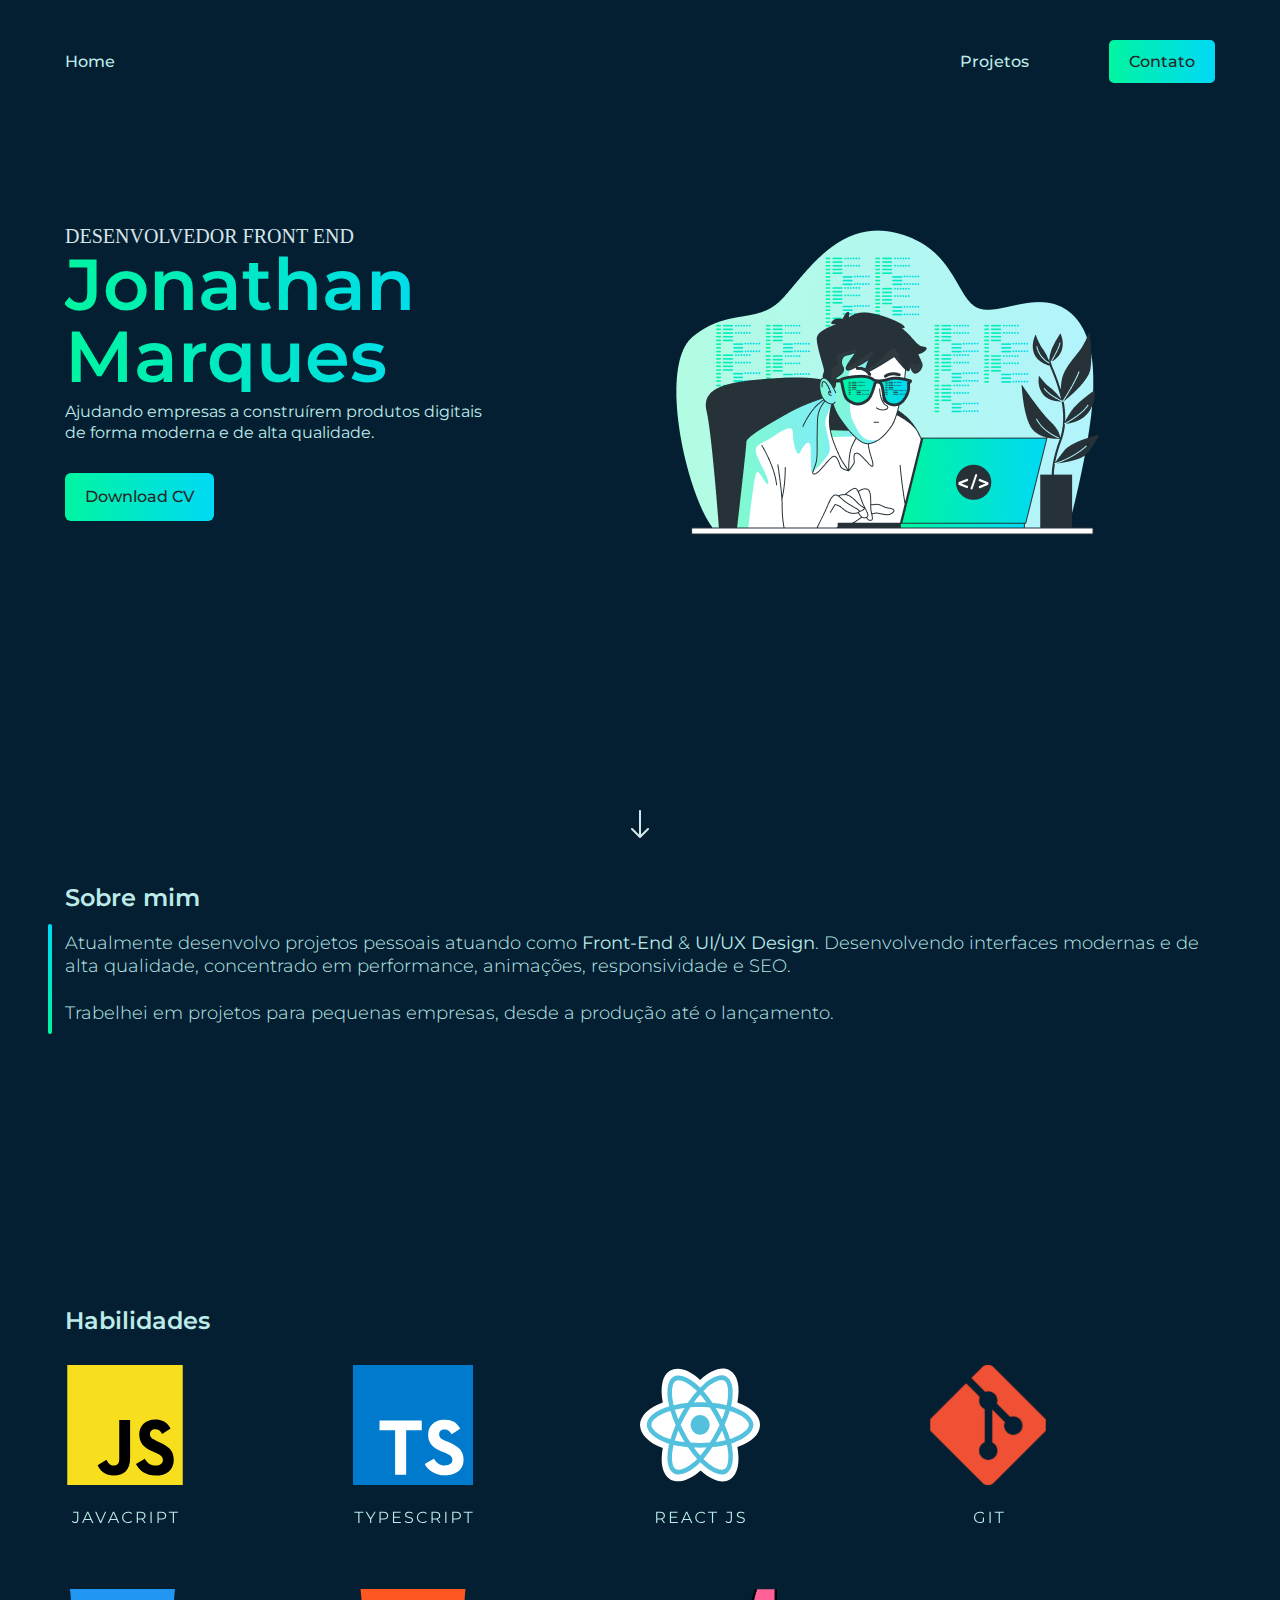
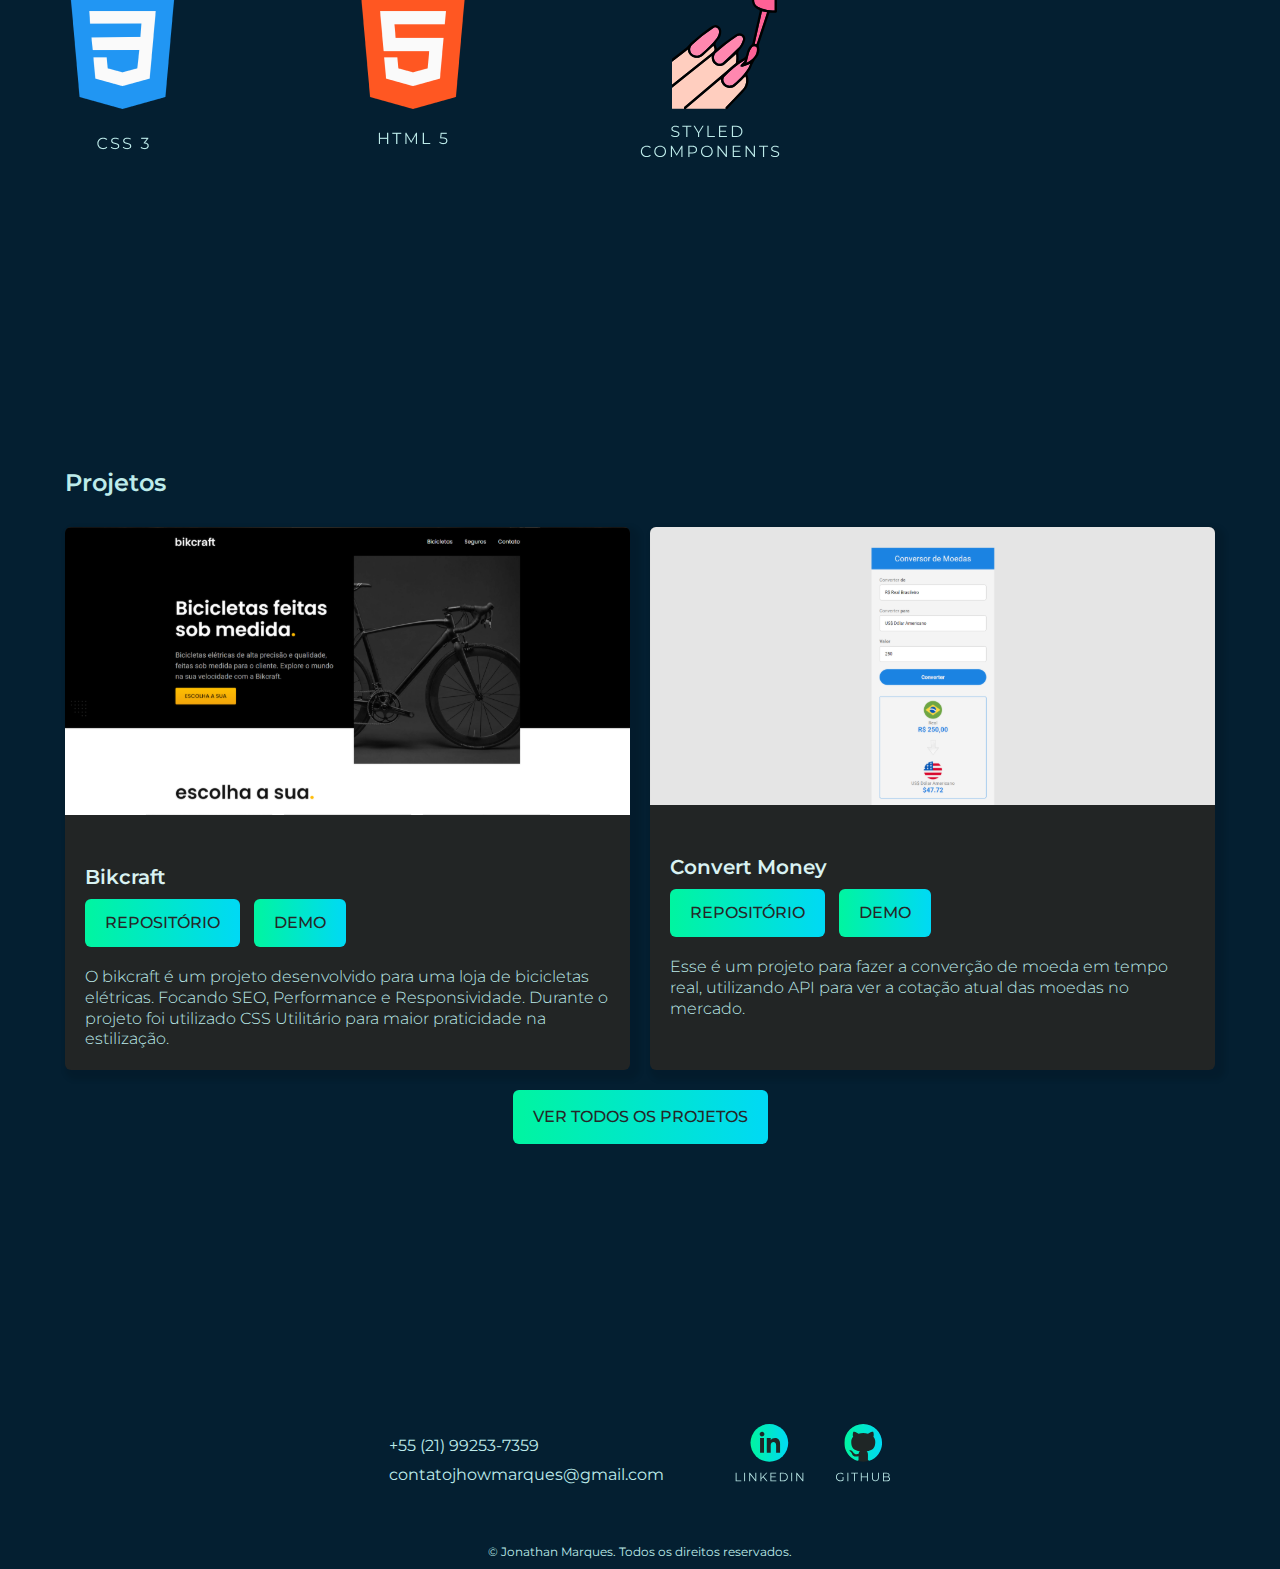
==== index.html @ a501295e "removendo button" ====
<!DOCTYPE html>
<html lang="pt-br">

<head>
  <meta charset="UTF-8">
  <meta name="viewport" content="width=device-width, initial-scale=1.0">
  <title>Portfólio | Jonathan Marques</title>
  <link rel="stylesheet" href="./css/style.css">

  <link rel="preconnect" href="https://fonts.googleapis.com">
  <link rel="preconnect" href="https://fonts.gstatic.com" crossorigin>
  <link href="https://fonts.googleapis.com/css2?family=Montserrat:wght@300;400;500;600&family=Nunito:ital,wght@0,400;0,700;1,400&family=Tinos&display=swap" rel="stylesheet">
</head>

<body>

  <header>
    <div class="header-container header">
      <nav class="header-menu" aria-label="primaria">
        <ul class="header-menu-item">
          <li><a href="#">Home</a></li>
        </ul>

        <ul class="header-menu-item header-menu-item2">
          <li><a href="#project">Projetos</a></li>
          <li><a id="button-header" class="button" href="./contato.html">Contato</a></li>
        </ul>
      </nav>
    </div>
  </header>

  <main class="introuction-bg">
    <div class="main-container main-content">
      <div class="main-info">
        <span>Desenvolvedor Front End</span>
        <h1>Jonathan Marques</h1>
        <p>Ajudando empresas a construírem produtos digitais de forma moderna e de alta qualidade.</p>
        <a class="button" href="Curriculo - Atual (2023).pdf" download target="_blank">Download CV</a>
      </div>

      <img src="./img/imagem-principal.png" alt="">
    </div>
  </main>

  <section class="aboutMe">
    <div class="about-container">
      <div class="about-item">
        <h2>Sobre mim</h2>
        <p>Atualmente desenvolvo projetos pessoais atuando como <strong>Front-End</strong> & <strong>UI/UX Design</strong>. Desenvolvendo interfaces modernas e de alta qualidade, concentrado em performance, animações, responsividade e SEO. <br><br> Trabelhei em projetos para pequenas empresas, desde a produção até o lançamento.
      </div>
    </div>
  </section>

  <section class="skills">
    <div class="skills-container skills-content">
      <h2>Habilidades</h2>
      <div class="skills-items">
        <span>
          <img src="./img/icones/javascript.svg" alt="JavaScript">
        </span>

        <span>
          <img src="./img/icones/typescript.svg" alt="TypeScript">
        </span>

        <span>
          <img src="./img/icones/react js.svg" alt="React">
        </span>

        <span>
          <img src="./img/icones/git.svg" alt="Git">
        </span>

        <span>
          <img src="./img/icones/css3.png" alt="Css3">
        </span>

        <span>
          <img src="./img/icones/html5.png" alt="Html5">
        </span>

        <span>
          <img src="./img/icones/styled-components.svg" alt="Styled Components">
        </span>
      </div>

    </div>
  </section>

  <section class="project">
    <div id="project" class="project-container">
      <div class="project-item">
        <h2>Projetos</h2>
        <div class="project-cards">
          <div class="project-infos">
            <img src="./img/bikcraft-projeto.svg" alt="Site bikcraft">
            <div class="project-infos-item">
              <h3>Bikcraft</h3>
              <a href="https://github.com/jhowzs/bikcraft" target="_blank" class="button">Repositório</a>
              <a href="https://bikcraft-portfolio.vercel.app/" target="_blank" class="button">Demo</a>
              <p>O bikcraft é um projeto desenvolvido para uma loja de bicicletas elétricas. Focando SEO, Performance e Responsividade. Durante o projeto foi utilizado CSS Utilitário para maior praticidade na estilização.</p>
            </div>
          </div>

          <div class="project-infos">
            <img src="./img/convert-money-project.svg" alt="Site conversor de moedas">
            <div class="project-infos-item">
              <h3>Convert Money</h3>
              <a href="https://github.com/jhowzs/Convert-money" target="_blank" class="button">Repositório</a>
              <a href="" class="button">Demo</a>
              <p>Esse é um projeto para fazer a converção de moeda em tempo real, utilizando API para ver a cotação atual das moedas no mercado.</p>
            </div>
          </div>
          <a class="projects-button button" href="./projetos.html">Ver todos os projetos</a>
        </div>
      </div>
    </div>
  </section>

  <footer class="footer">
    <div class="footer-container">
      <nav class="footer-menu">
        <ul class="footer-menu-item">
          <li><a href="">+55 (21) 99253-7359</a></li>
          <li><a href="mailto:contatojhowmarques@gmail.com">contatojhowmarques@gmail.com</a></li>
        </ul>

        <ul class="footer-menu-icon">
          <li>
            <a href="https://www.linkedin.com/in/jhowzs" target="_blank">
              <img src="./img/icones/linkedin.svg" alt="gmail">
            </a>
          </li>
          <li>
            <a href="https://github.com/jhowzs" target="_blank">
              <img src="./img/icones/github.svg" alt="gmail">
            </a>
          </li>
        </ul>
      </nav>
      <span>© Jonathan Marques. Todos os direitos reservados.</span>
    </div>
  </footer>

</body>

</html>
---- css/style.css ----
/* global settings */
@import "./global/global.css";

@import "./header.css";
@import "./footer.css";

/* Utilities */
@import "./utilidades/componentes.css";

/* Home Page */
@import "./introducao.css";
@import "./sobre.css";
@import "./projetos.css";
@import "./habilidades.css";

/* Contact Page */
@import "./contato/contato.css";

/* Projects Page */
@import "./projetos/paginaProjetos.css";
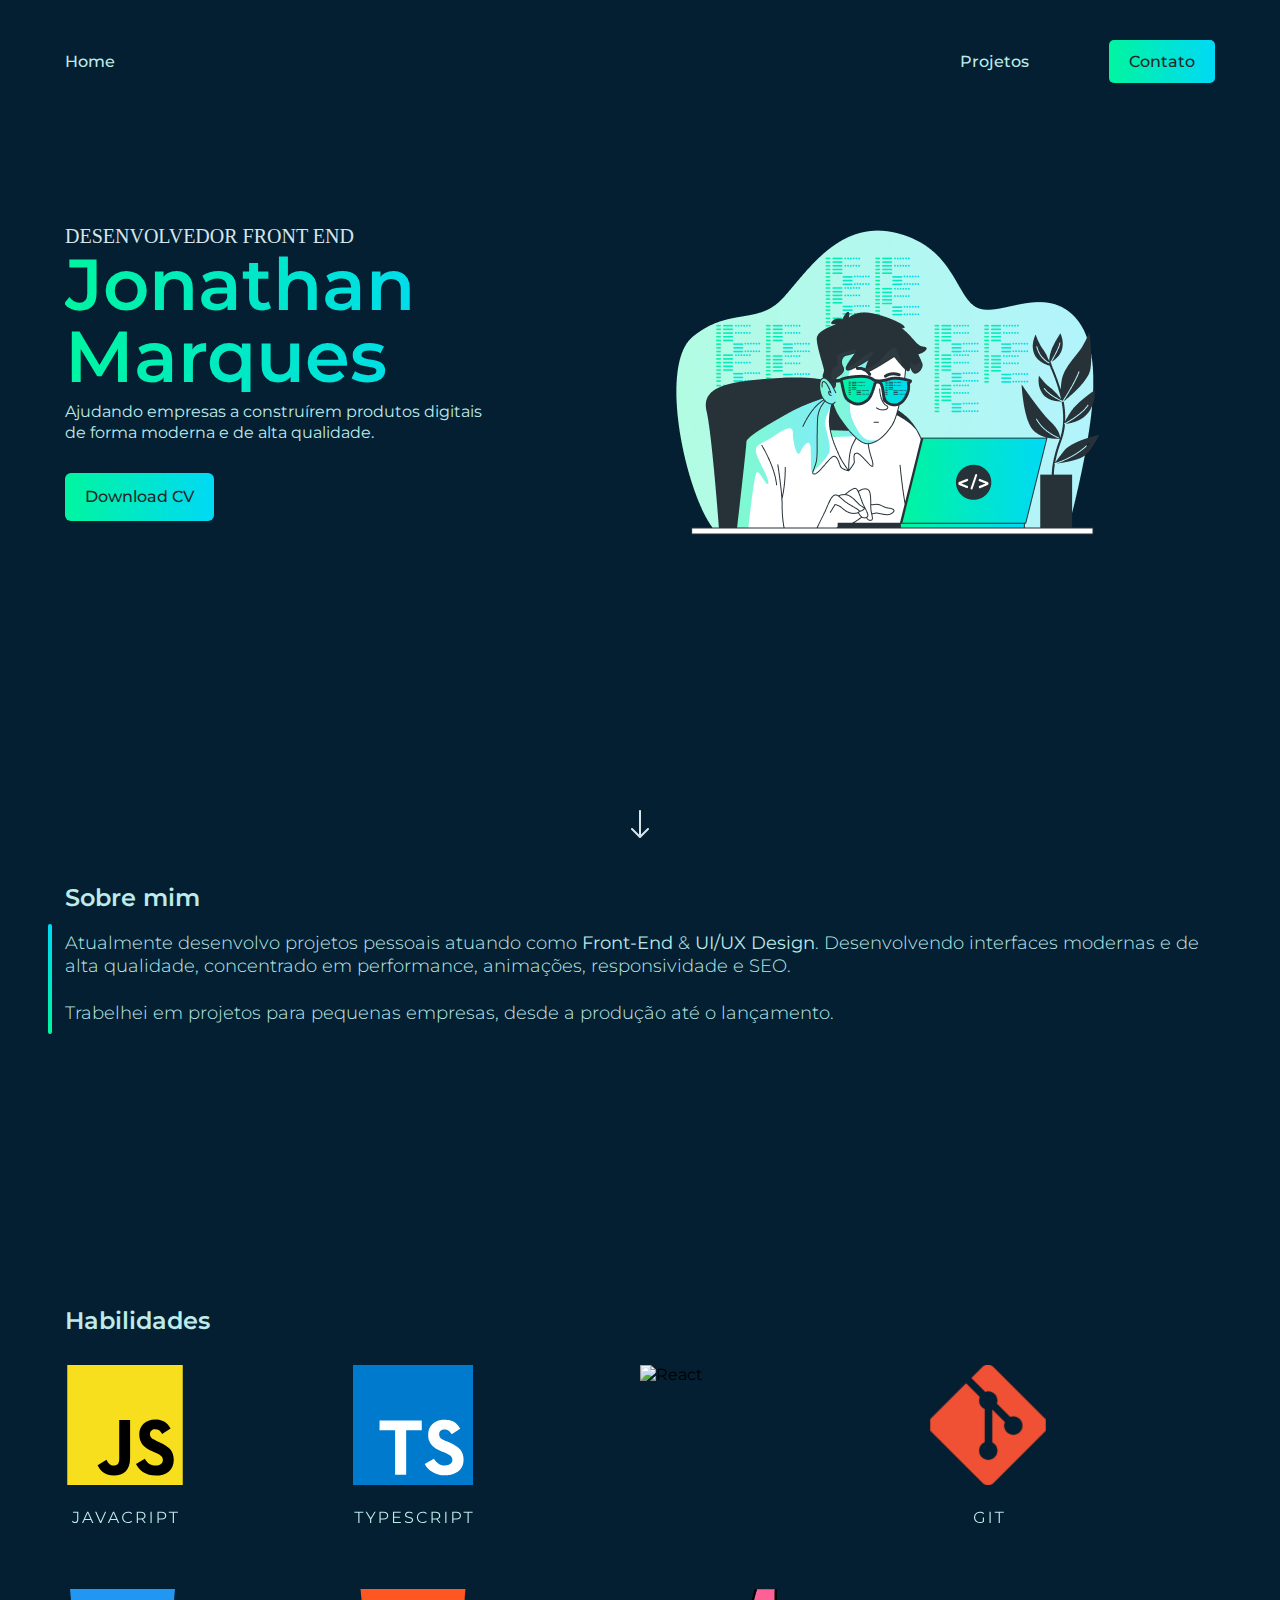
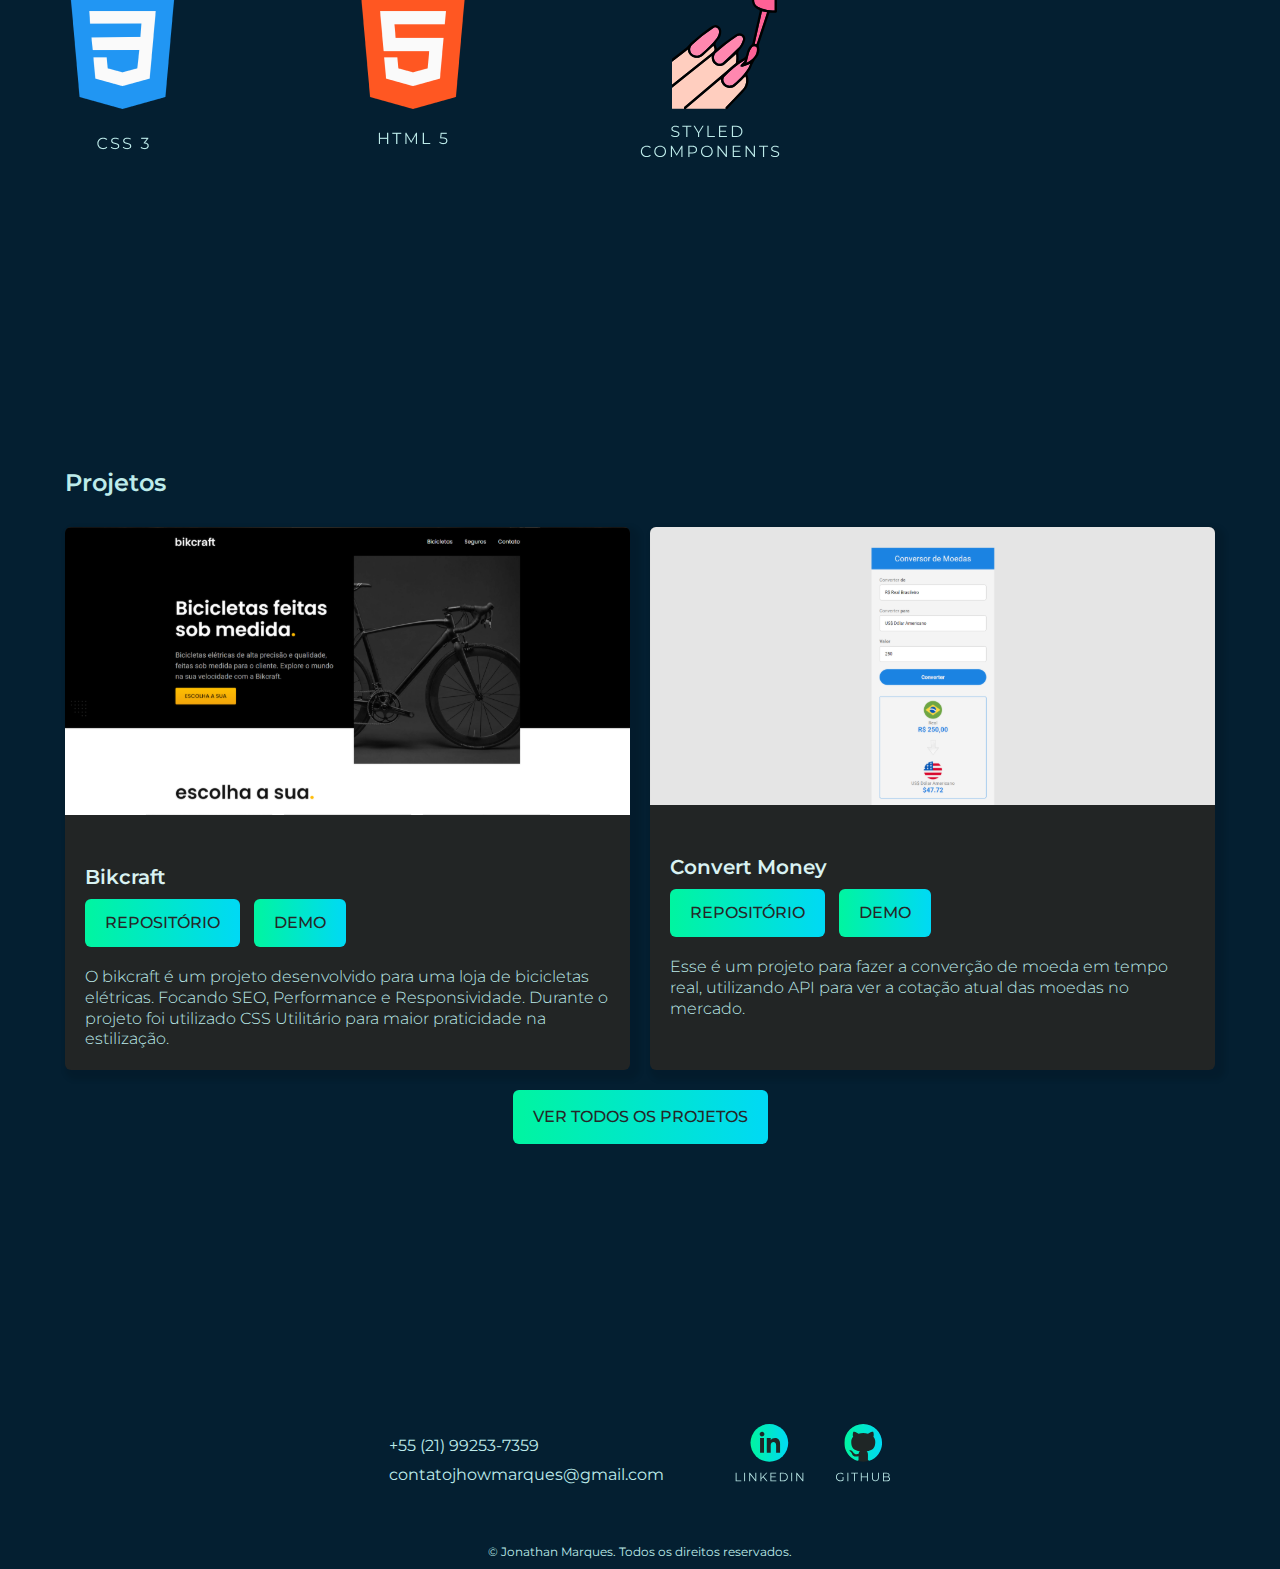
==== commit a0fabd82: "Definindo tamanho das img" ====
--- a/index.html
+++ b/index.html
@@ -4,6 +4,7 @@
 <head>
   <meta charset="UTF-8">
   <meta name="viewport" content="width=device-width, initial-scale=1.0">
+  <meta name="description" content="Ajudando empresas a construírem produtos digitais de forma moderna e de alta qualidade.">
   <title>Portfólio | Jonathan Marques</title>
   <link rel="stylesheet" href="./css/style.css">
 
@@ -38,7 +39,7 @@
         <a class="button" href="Curriculo - Atual (2023).pdf" download target="_blank">Download CV</a>
       </div>
 
-      <img src="./img/imagem-principal.png" alt="">
+      <img src="./img/imagem-principal.png" width="500" height="500" alt="">
     </div>
   </main>
 
@@ -56,31 +57,31 @@
       <h2>Habilidades</h2>
       <div class="skills-items">
         <span>
-          <img src="./img/icones/javascript.svg" alt="JavaScript">
+          <img src="./img/icones/javascript.svg" width="120" height="164" alt="JavaScript">
         </span>
 
         <span>
-          <img src="./img/icones/typescript.svg" alt="TypeScript">
+          <img src="./img/icones/typescript.svg" width="120" height="164" alt="TypeScript">
         </span>
 
         <span>
-          <img src="./img/icones/react js.svg" alt="React">
+          <img src="./img/icones/reactjs.svg" width="120" height="164" alt="React">
         </span>
 
         <span>
-          <img src="./img/icones/git.svg" alt="Git">
+          <img src="./img/icones/git.svg" width="120" height="164" alt="Git">
         </span>
 
         <span>
-          <img src="./img/icones/css3.png" alt="Css3">
+          <img src="./img/icones/css3.png" width="115" height="164" alt="Css3">
         </span>
 
         <span>
-          <img src="./img/icones/html5.png" alt="Html5">
+          <img src="./img/icones/html5.png" width="120" height="159" alt="Html5">
         </span>
 
         <span>
-          <img src="./img/icones/styled-components.svg" alt="Styled Components">
+          <img src="./img/icones/styled-components.svg" width="152" height="169" alt="Styled Components">
         </span>
       </div>
 
@@ -93,7 +94,7 @@
         <h2>Projetos</h2>
         <div class="project-cards">
           <div class="project-infos">
-            <img src="./img/bikcraft-projeto.svg" alt="Site bikcraft">
+            <img src="./img/bikcraft-projeto.svg" width="1902" height="971" alt="Site bikcraft">
             <div class="project-infos-item">
               <h3>Bikcraft</h3>
               <a href="https://github.com/jhowzs/bikcraft" target="_blank" class="button">Repositório</a>
@@ -103,11 +104,11 @@
           </div>
 
           <div class="project-infos">
-            <img src="./img/convert-money-project.svg" alt="Site conversor de moedas">
+            <img src="./img/convert-money-project.svg" width="1900" height="938" alt="Site conversor de moedas">
             <div class="project-infos-item">
               <h3>Convert Money</h3>
               <a href="https://github.com/jhowzs/Convert-money" target="_blank" class="button">Repositório</a>
-              <a href="" class="button">Demo</a>
+              <a href="#" class="button">Demo</a>
               <p>Esse é um projeto para fazer a converção de moeda em tempo real, utilizando API para ver a cotação atual das moedas no mercado.</p>
             </div>
           </div>
@@ -121,19 +122,19 @@
     <div class="footer-container">
       <nav class="footer-menu">
         <ul class="footer-menu-item">
-          <li><a href="">+55 (21) 99253-7359</a></li>
+          <li><a href="tel:+5521992537359">+55 (21) 99253-7359</a></li>
           <li><a href="mailto:contatojhowmarques@gmail.com">contatojhowmarques@gmail.com</a></li>
         </ul>
 
         <ul class="footer-menu-icon">
           <li>
             <a href="https://www.linkedin.com/in/jhowzs" target="_blank">
-              <img src="./img/icones/linkedin.svg" alt="gmail">
+              <img src="./img/icones/linkedin.svg" width="71" height="60" alt="gmail">
             </a>
           </li>
           <li>
             <a href="https://github.com/jhowzs" target="_blank">
-              <img src="./img/icones/github.svg" alt="gmail">
+              <img src="./img/icones/github.svg" width="56" height="60" alt="gmail">
             </a>
           </li>
         </ul>
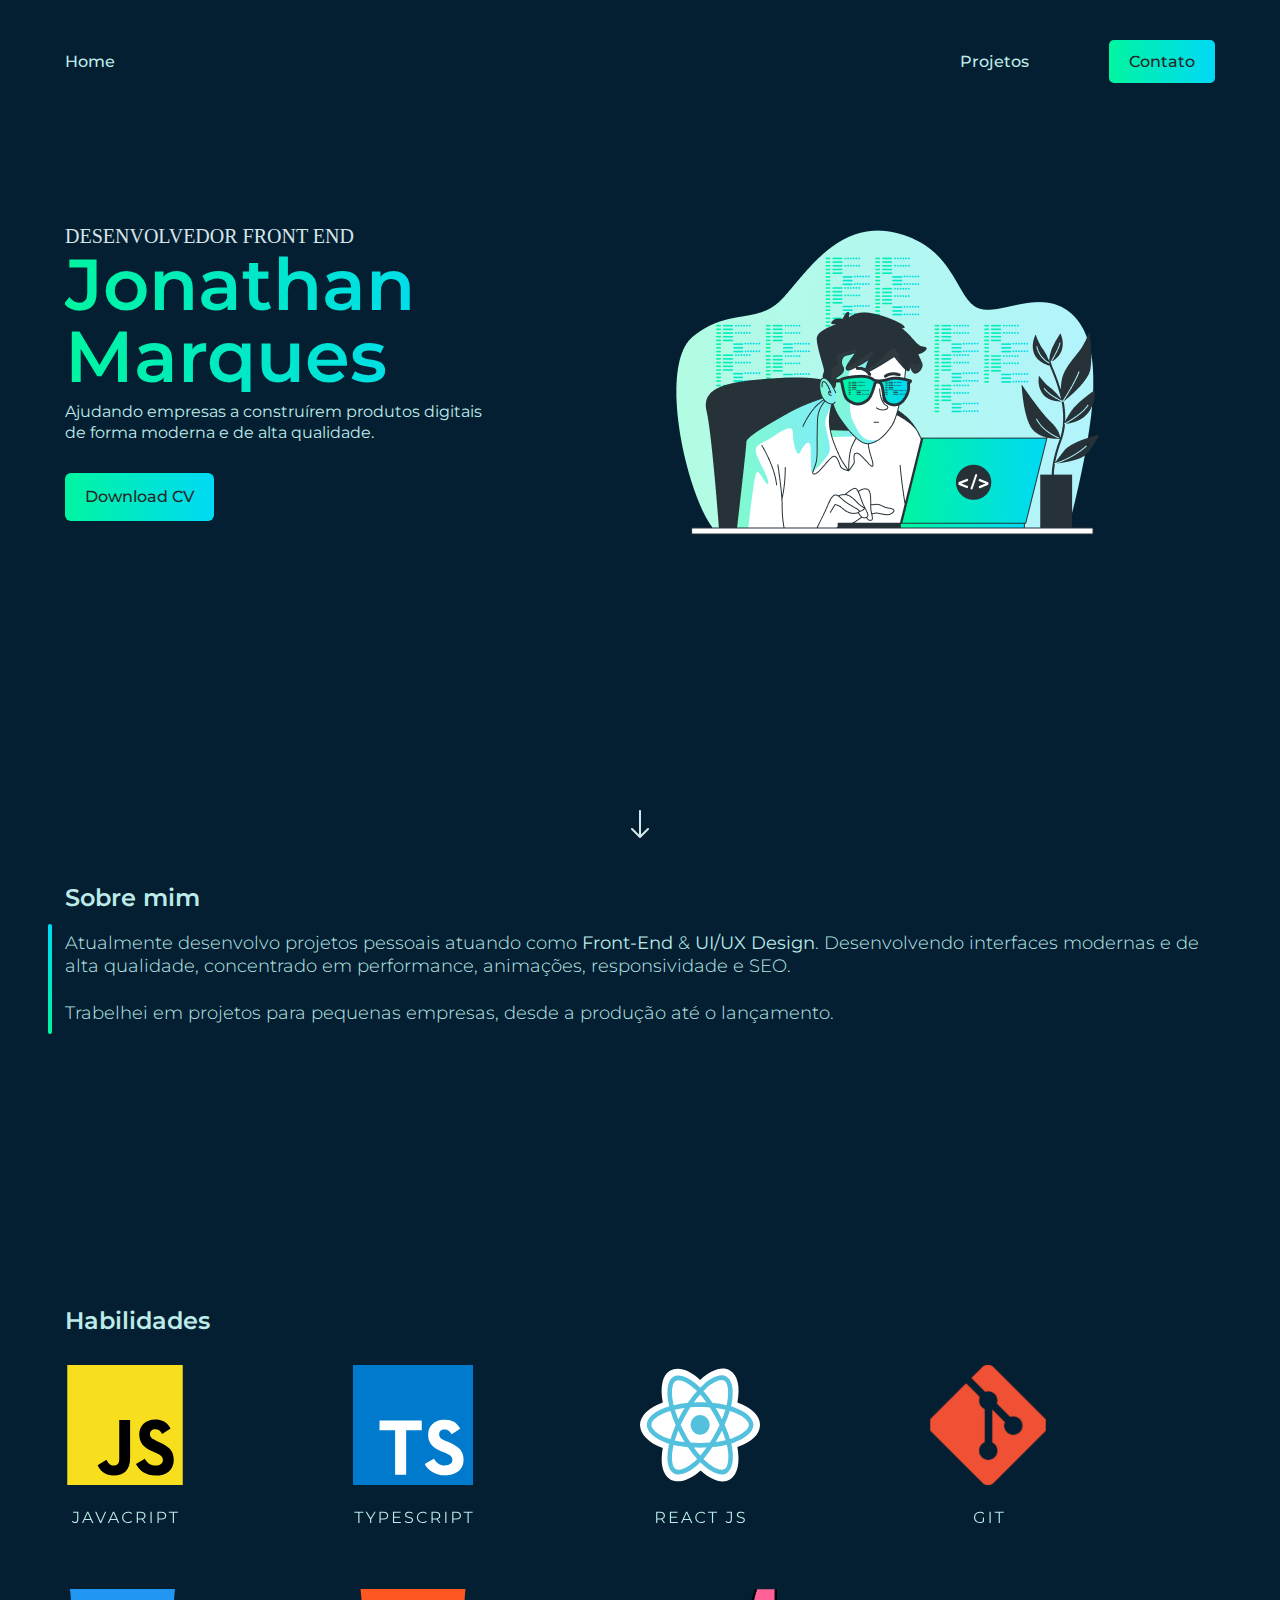
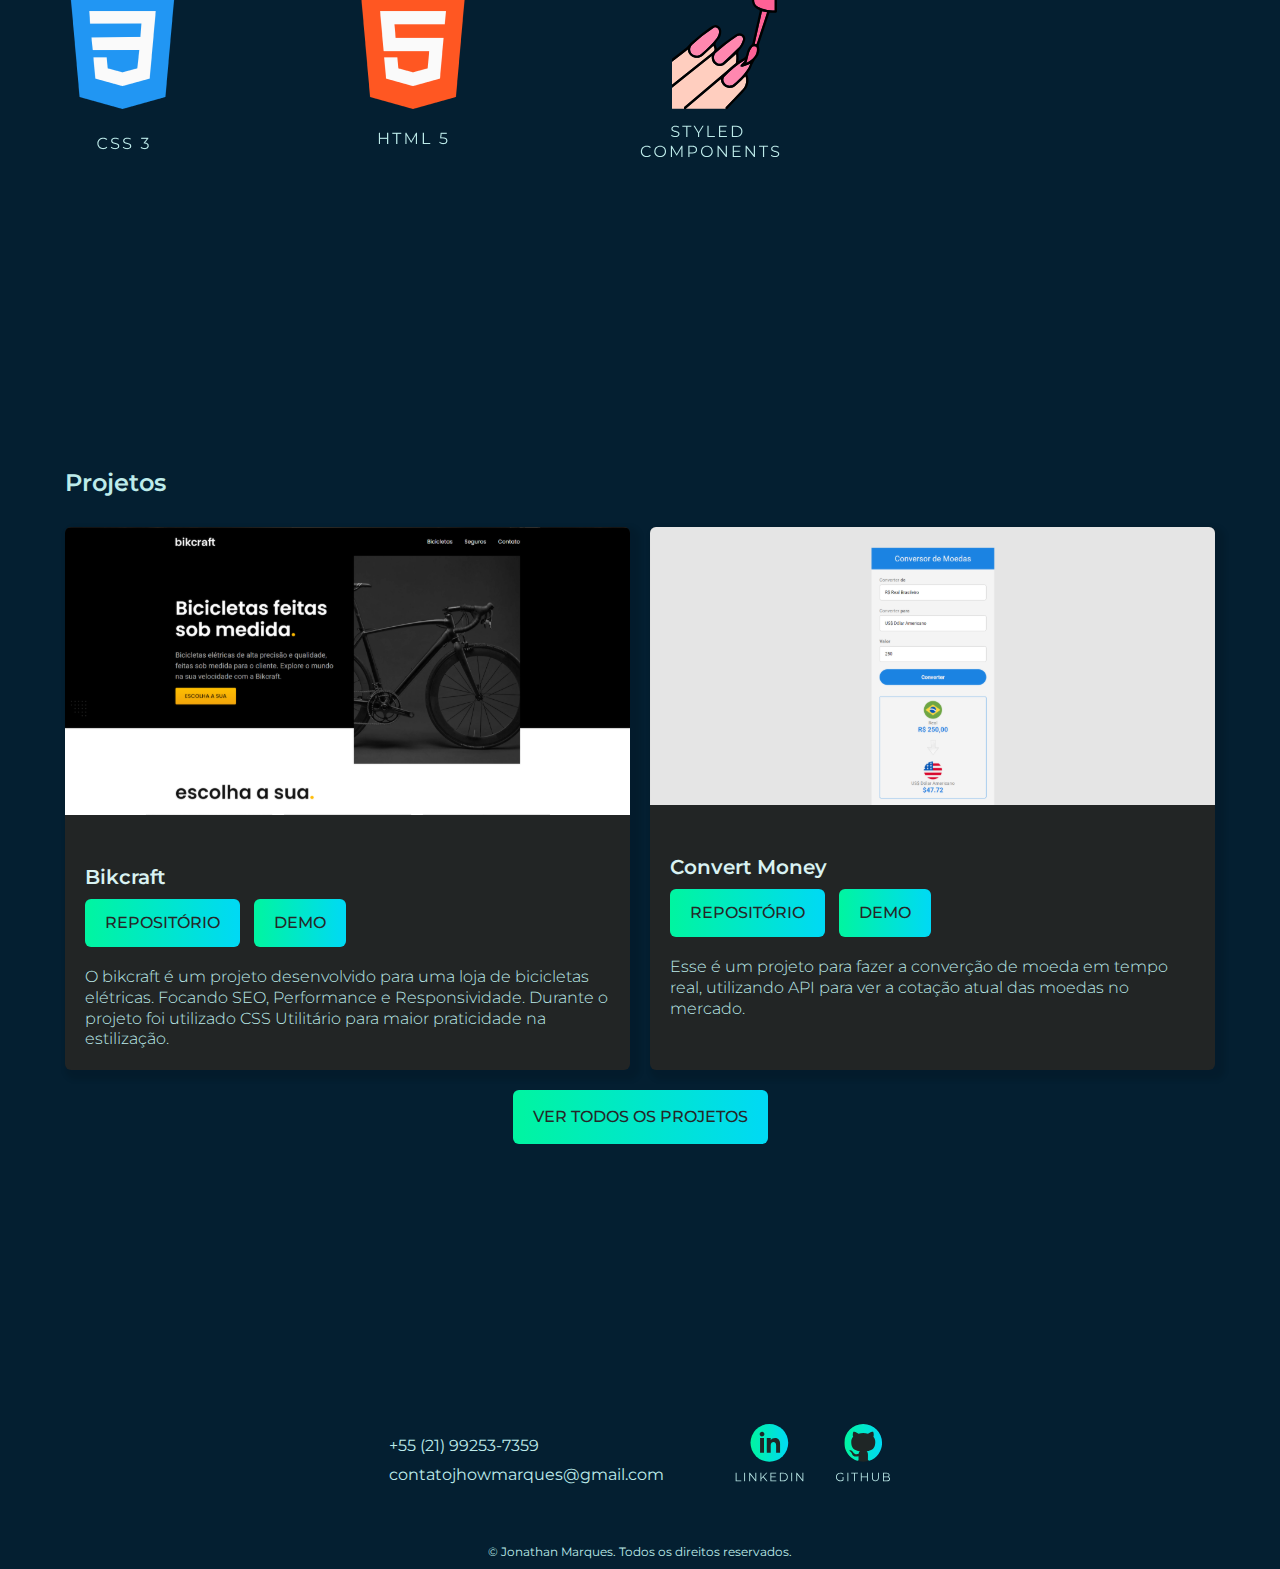
==== commit cff995b3: "ajustes de estrutura" ====
--- a/index.html
+++ b/index.html
@@ -143,6 +143,7 @@
     </div>
   </footer>
 
+  <script src="./js/scroll-suave.js"></script>
 </body>
 
 </html>